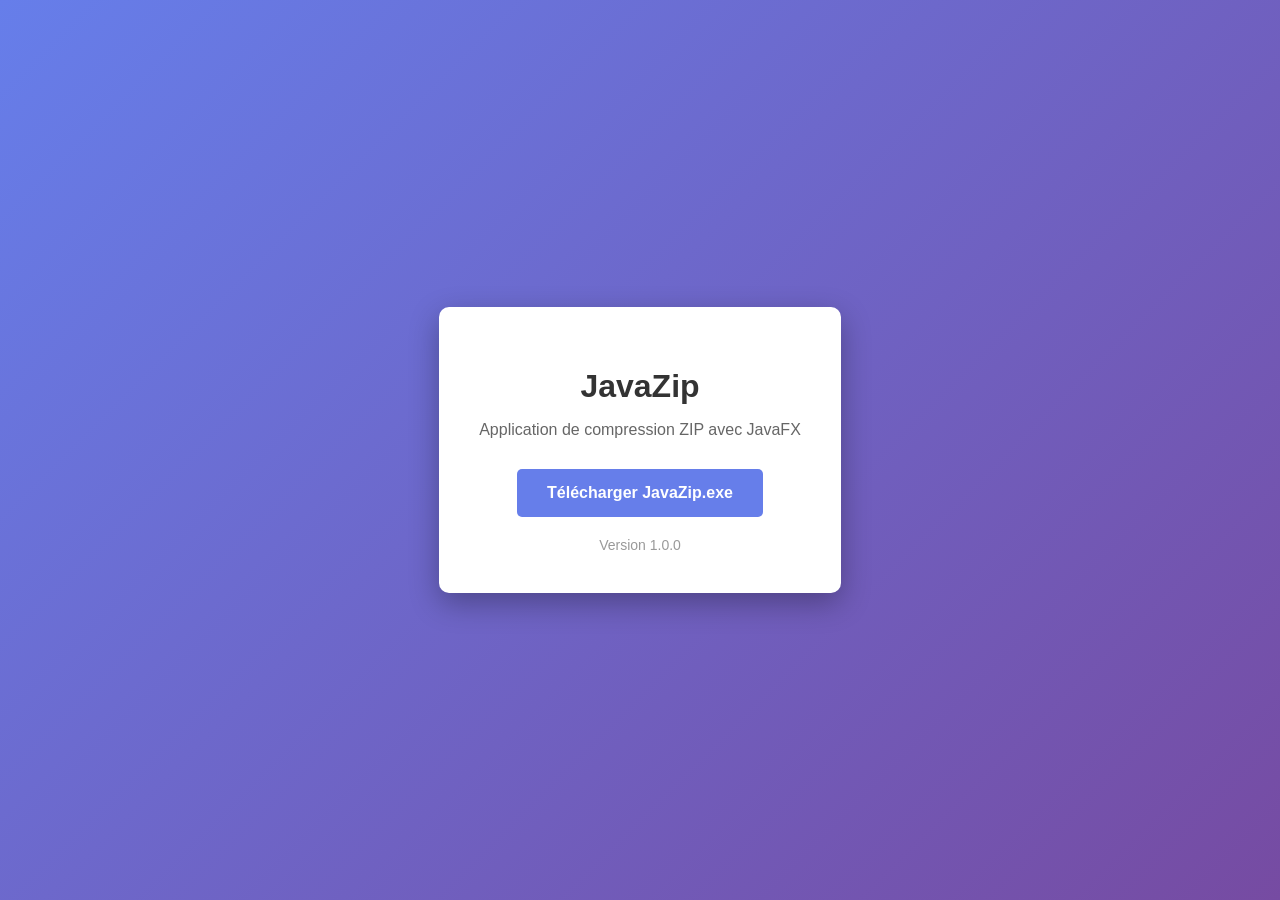
==== index.html @ b8fb4df7 "v1.0.0 html" ====
<!DOCTYPE html>
<html lang="fr">
<head>
    <meta charset="UTF-8">
    <meta name="viewport" content="width=device-width, initial-scale=1.0">
    <title>JavaZip - Téléchargement</title>
    <style>
        body {
            font-family: Arial, sans-serif;
            display: flex;
            justify-content: center;
            align-items: center;
            min-height: 100vh;
            margin: 0;
            background: linear-gradient(135deg, #667eea 0%, #764ba2 100%);
        }
        .container {
            background: white;
            padding: 40px;
            border-radius: 10px;
            box-shadow: 0 10px 30px rgba(0,0,0,0.3);
            text-align: center;
            max-width: 400px;
        }
        h1 {
            color: #333;
            margin-bottom: 10px;
        }
        p {
            color: #666;
            margin-bottom: 30px;
        }
        .download-btn {
            display: inline-block;
            background: #667eea;
            color: white;
            padding: 15px 30px;
            text-decoration: none;
            border-radius: 5px;
            font-weight: bold;
            transition: background 0.3s;
        }
        .download-btn:hover {
            background: #764ba2;
        }
        .version {
            margin-top: 20px;
            color: #999;
            font-size: 14px;
        }
    </style>
</head>
<body>
    <div class="container">
        <h1>JavaZip</h1>
        <p>Application de compression ZIP avec JavaFX</p>
        <a href="JavaZip.exe" class="download-btn" download>Télécharger JavaZip.exe</a>
        <div class="version">Version 1.0.0</div>
    </div>
</body>
</html>
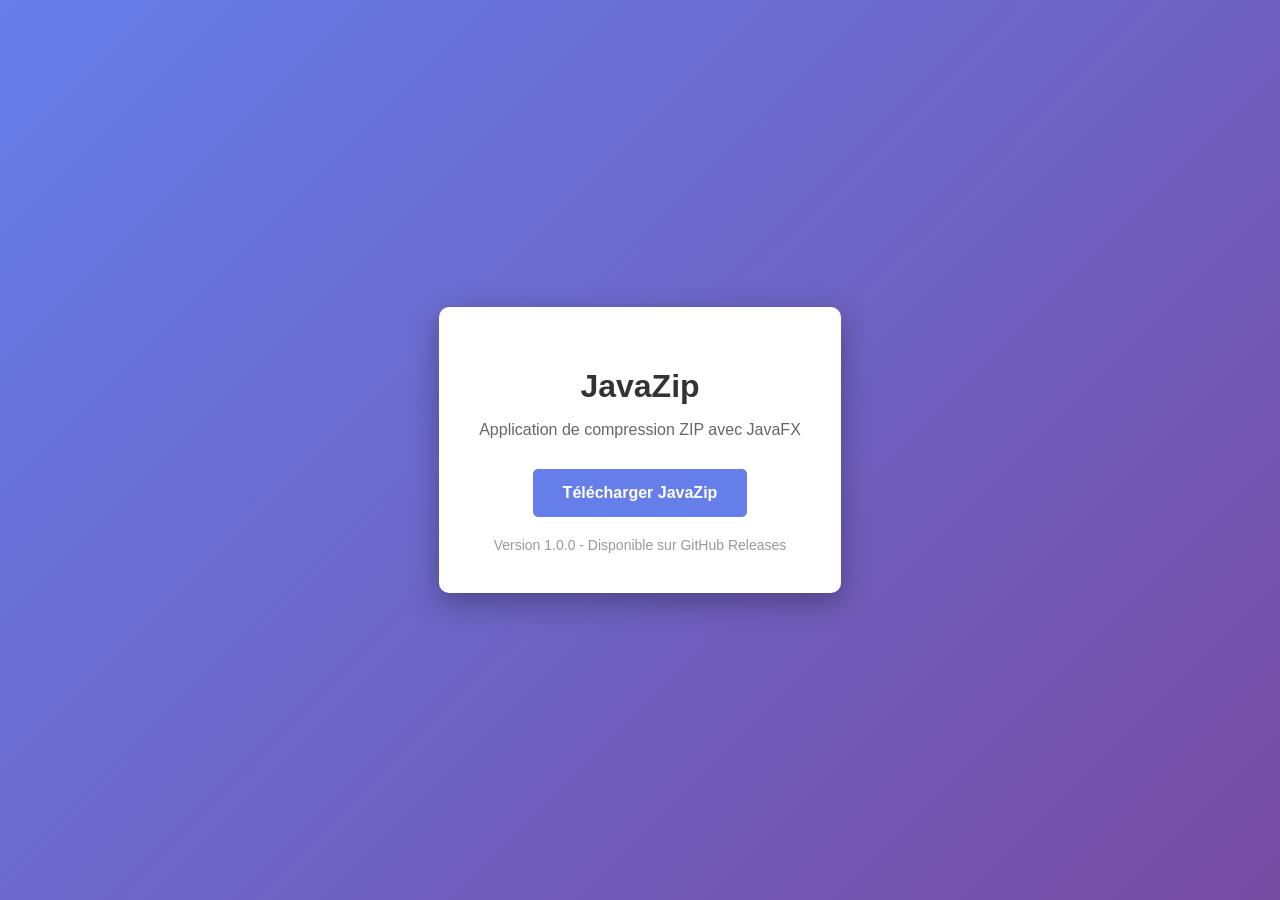
==== commit c38cf6e7: "fix download javazip" ====
--- a/index.html
+++ b/index.html
@@ -54,8 +54,8 @@
     <div class="container">
         <h1>JavaZip</h1>
         <p>Application de compression ZIP avec JavaFX</p>
-        <a href="JavaZip.exe" class="download-btn" download>Télécharger JavaZip.exe</a>
-        <div class="version">Version 1.0.0</div>
+        <a href="https://github.com/ValentinBrebion/multitools/releases/latest" class="download-btn" target="_blank">Télécharger JavaZip</a>
+        <div class="version">Version 1.0.0 - Disponible sur GitHub Releases</div>
     </div>
 </body>
 </html>
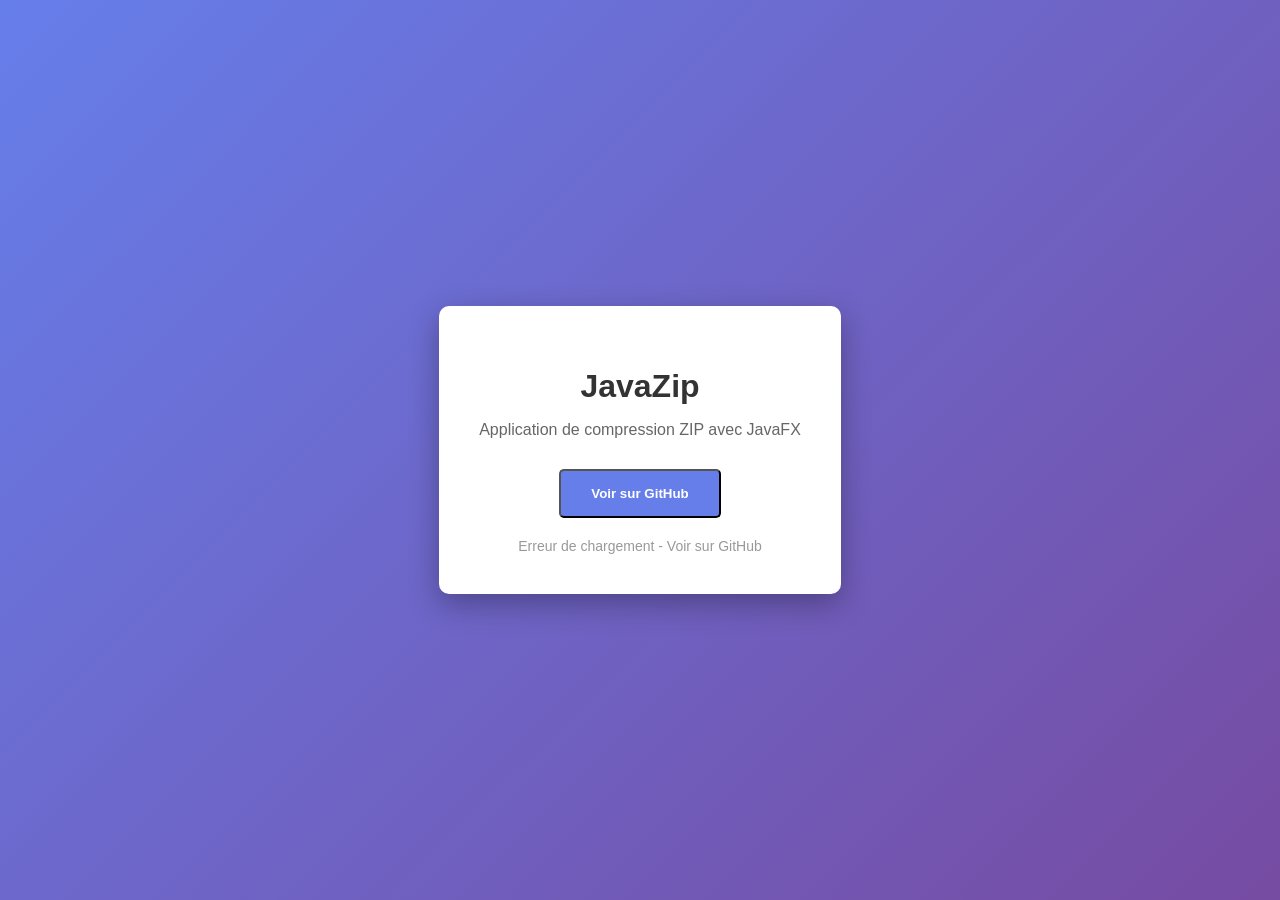
==== commit 2c9abf19: "update index" ====
--- a/index.html
+++ b/index.html
@@ -39,14 +39,24 @@
             border-radius: 5px;
             font-weight: bold;
             transition: background 0.3s;
+            cursor: pointer;
         }
         .download-btn:hover {
             background: #764ba2;
+        }
+        .download-btn:disabled {
+            background: #ccc;
+            cursor: not-allowed;
         }
         .version {
             margin-top: 20px;
             color: #999;
             font-size: 14px;
+        }
+        .loading {
+            display: none;
+            color: #666;
+            margin-top: 10px;
         }
     </style>
 </head>
@@ -54,8 +64,52 @@
     <div class="container">
         <h1>JavaZip</h1>
         <p>Application de compression ZIP avec JavaFX</p>
-        <a href="https://github.com/ValentinBrebion/multitools/releases/latest" class="download-btn" target="_blank">Télécharger JavaZip</a>
-        <div class="version">Version 1.0.0 - Disponible sur GitHub Releases</div>
+        <button id="downloadBtn" class="download-btn">Télécharger JavaZip</button>
+        <div id="loading" class="loading">Recherche de la dernière version...</div>
+        <div id="version" class="version">Version 1.0.0</div>
     </div>
+
+    <script>
+        const downloadBtn = document.getElementById('downloadBtn');
+        const loading = document.getElementById('loading');
+        const versionDiv = document.getElementById('version');
+
+        async function getLatestRelease() {
+            try {
+                loading.style.display = 'block';
+                downloadBtn.disabled = true;
+
+                const response = await fetch('https://api.github.com/repos/ValentinBrebion/multitools/releases/latest');
+                const release = await response.json();
+
+                if (release.assets && release.assets.length > 0) {
+                    const asset = release.assets[0];
+                    downloadBtn.onclick = () => {
+                        window.location.href = asset.browser_download_url;
+                    };
+                    downloadBtn.textContent = 'Télécharger JavaZip.exe';
+                    versionDiv.textContent = `Version ${release.tag_name}`;
+                } else {
+                    downloadBtn.onclick = () => {
+                        window.location.href = release.html_url;
+                    };
+                    downloadBtn.textContent = 'Voir sur GitHub';
+                    versionDiv.textContent = `Version ${release.tag_name} - Voir sur GitHub`;
+                }
+            } catch (error) {
+                console.error('Erreur:', error);
+                downloadBtn.onclick = () => {
+                    window.location.href = 'https://github.com/ValentinBrebion/multitools/releases/latest';
+                };
+                downloadBtn.textContent = 'Voir sur GitHub';
+                versionDiv.textContent = 'Erreur de chargement - Voir sur GitHub';
+            } finally {
+                loading.style.display = 'none';
+                downloadBtn.disabled = false;
+            }
+        }
+
+        getLatestRelease();
+    </script>
 </body>
 </html>
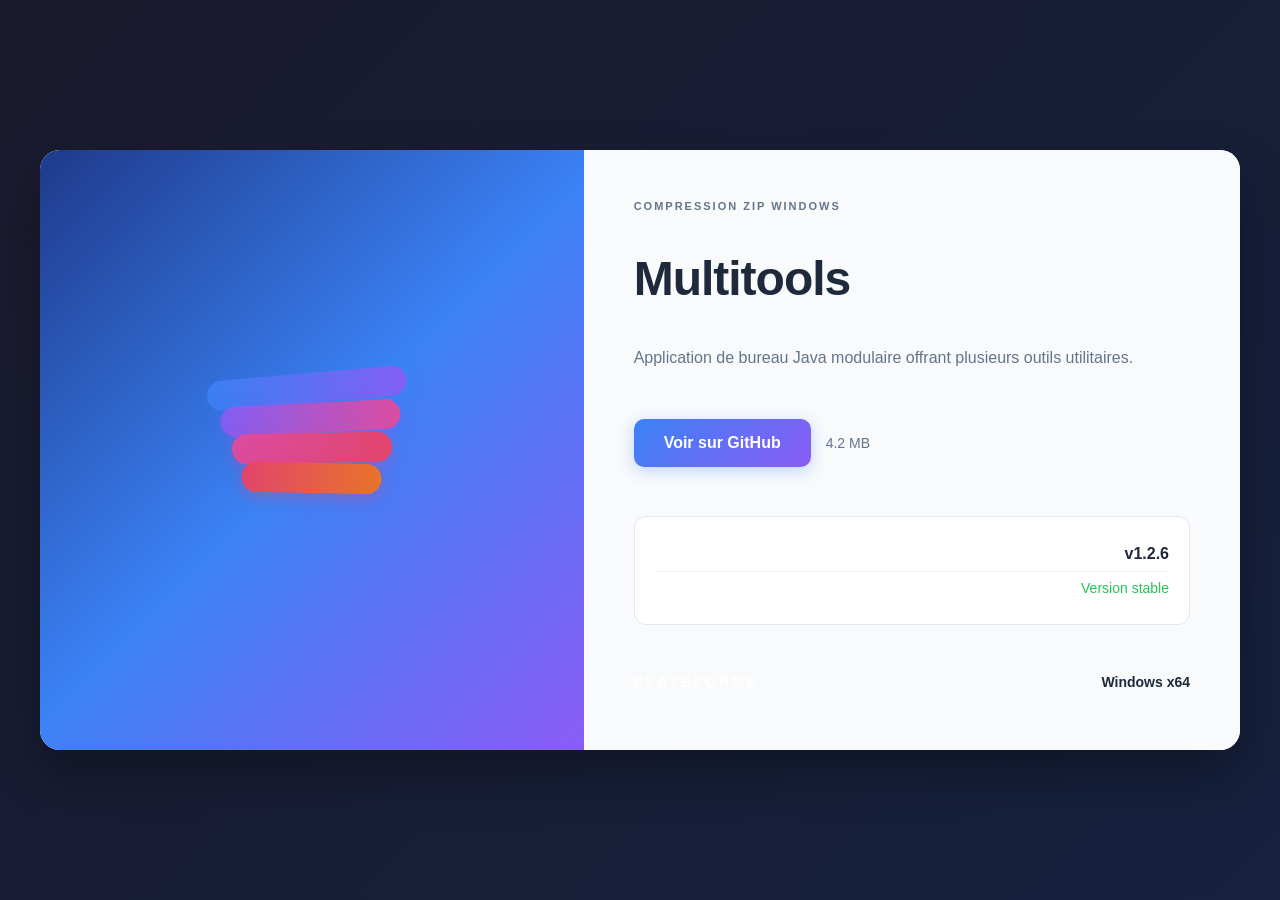
==== commit f56d97e9: "update ui for multitools" ====
--- a/index.html
+++ b/index.html
@@ -3,81 +3,72 @@
 <head>
     <meta charset="UTF-8">
     <meta name="viewport" content="width=device-width, initial-scale=1.0">
-    <title>JavaZip - Téléchargement</title>
-    <style>
-        body {
-            font-family: Arial, sans-serif;
-            display: flex;
-            justify-content: center;
-            align-items: center;
-            min-height: 100vh;
-            margin: 0;
-            background: linear-gradient(135deg, #667eea 0%, #764ba2 100%);
-        }
-        .container {
-            background: white;
-            padding: 40px;
-            border-radius: 10px;
-            box-shadow: 0 10px 30px rgba(0,0,0,0.3);
-            text-align: center;
-            max-width: 400px;
-        }
-        h1 {
-            color: #333;
-            margin-bottom: 10px;
-        }
-        p {
-            color: #666;
-            margin-bottom: 30px;
-        }
-        .download-btn {
-            display: inline-block;
-            background: #667eea;
-            color: white;
-            padding: 15px 30px;
-            text-decoration: none;
-            border-radius: 5px;
-            font-weight: bold;
-            transition: background 0.3s;
-            cursor: pointer;
-        }
-        .download-btn:hover {
-            background: #764ba2;
-        }
-        .download-btn:disabled {
-            background: #ccc;
-            cursor: not-allowed;
-        }
-        .version {
-            margin-top: 20px;
-            color: #999;
-            font-size: 14px;
-        }
-        .loading {
-            display: none;
-            color: #666;
-            margin-top: 10px;
-        }
-    </style>
+    <title>Multitools - Téléchargement</title>
+    <link rel="stylesheet" href="style.css">
 </head>
 <body>
     <div class="container">
-        <h1>JavaZip</h1>
-        <p>Application de compression ZIP avec JavaFX</p>
-        <button id="downloadBtn" class="download-btn">Télécharger JavaZip</button>
-        <div id="loading" class="loading">Recherche de la dernière version...</div>
-        <div id="version" class="version">Version 1.0.0</div>
+        <!-- Colonne gauche -->
+        <div class="left-column">
+            <div class="top-label"></div>
+            
+            <div class="graphic-container">
+                <div class="layer layer1"></div>
+                <div class="layer layer2"></div>
+                <div class="layer layer3"></div>
+                <div class="layer layer4"></div>
+            </div>
+            
+            <div class="bottom-labels">
+                <div class="label"></div>
+                <div class="label small"></div>
+            </div>
+        </div>
+        
+        <!-- Colonne droite -->
+        <div class="right-column">
+            <div class="top-label-small">COMPRESSION ZIP WINDOWS</div>
+            
+            <h1 class="main-title">Multitools</h1>
+            
+            <p class="description">
+                Application de bureau Java modulaire offrant plusieurs outils utilitaires.
+            </p>
+            
+            <div class="download-section">
+                <button id="downloadBtn" class="download-btn">Télécharger Multitools.exe</button>
+                <span id="fileSize" class="file-size">4.2 MB</span>
+            </div>
+            
+            <div class="version-info">
+                <div class="version-row">
+                    <span class="label">VERSION</span>
+                    <span id="version" class="version">v1.2.6</span>
+                </div>
+                <div class="version-row">
+                    <span class="label">STATUT</span>
+                    <span class="status">Version stable</span>
+                </div>
+            </div>
+            
+            <div class="bottom-info">
+                <div class="info-row">
+                    <span class="label">PLATEFORME</span>
+                    <span class="value">Windows x64</span>
+                </div>
+            </div>
+        </div>
     </div>
 
     <script>
         const downloadBtn = document.getElementById('downloadBtn');
-        const loading = document.getElementById('loading');
-        const versionDiv = document.getElementById('version');
+        const fileSize = document.getElementById('fileSize');
+        const version = document.getElementById('version');
 
         async function getLatestRelease() {
             try {
-                loading.style.display = 'block';
                 downloadBtn.disabled = true;
+                downloadBtn.textContent = 'Chargement...';
 
                 const response = await fetch('https://api.github.com/repos/ValentinBrebion/multitools/releases/latest');
                 const release = await response.json();
@@ -87,14 +78,15 @@
                     downloadBtn.onclick = () => {
                         window.location.href = asset.browser_download_url;
                     };
-                    downloadBtn.textContent = 'Télécharger JavaZip.exe';
-                    versionDiv.textContent = `Version ${release.tag_name}`;
+                    downloadBtn.textContent = 'Télécharger Multitools.exe';
+                    fileSize.textContent = formatFileSize(asset.size);
+                    version.textContent = release.tag_name;
                 } else {
                     downloadBtn.onclick = () => {
                         window.location.href = release.html_url;
                     };
                     downloadBtn.textContent = 'Voir sur GitHub';
-                    versionDiv.textContent = `Version ${release.tag_name} - Voir sur GitHub`;
+                    version.textContent = release.tag_name;
                 }
             } catch (error) {
                 console.error('Erreur:', error);
@@ -102,11 +94,17 @@
                     window.location.href = 'https://github.com/ValentinBrebion/multitools/releases/latest';
                 };
                 downloadBtn.textContent = 'Voir sur GitHub';
-                versionDiv.textContent = 'Erreur de chargement - Voir sur GitHub';
             } finally {
-                loading.style.display = 'none';
                 downloadBtn.disabled = false;
             }
+        }
+
+        function formatFileSize(bytes) {
+            if (bytes === 0) return '0 Bytes';
+            const k = 1024;
+            const sizes = ['Bytes', 'KB', 'MB', 'GB'];
+            const i = Math.floor(Math.log(bytes) / Math.log(k));
+            return parseFloat((bytes / Math.pow(k, i)).toFixed(1)) + ' ' + sizes[i];
         }
 
         getLatestRelease();
--- a/style.css
+++ b/style.css
@@ -0,0 +1,261 @@
+* {
+    margin: 0;
+    padding: 0;
+    box-sizing: border-box;
+}
+
+body {
+    font-family: 'Segoe UI', Tahoma, Geneva, Verdana, sans-serif;
+    background: linear-gradient(135deg, #1a1a2e 0%, #16213e 100%);
+    min-height: 100vh;
+    display: flex;
+    justify-content: center;
+    align-items: center;
+    padding: 20px;
+}
+
+.container {
+    display: flex;
+    max-width: 1200px;
+    width: 100%;
+    background: white;
+    border-radius: 20px;
+    overflow: hidden;
+    box-shadow: 0 25px 50px rgba(0, 0, 0, 0.3);
+}
+
+/* Colonne gauche */
+.left-column {
+    flex: 1;
+    background: linear-gradient(135deg, #1e3a8a 0%, #3b82f6 50%, #8b5cf6 100%);
+    padding: 40px;
+    display: flex;
+    flex-direction: column;
+    justify-content: space-between;
+    min-height: 600px;
+}
+
+.top-label {
+    color: rgba(255, 255, 255, 0.8);
+    font-size: 12px;
+    letter-spacing: 2px;
+    font-weight: 600;
+    text-transform: uppercase;
+}
+
+.graphic-container {
+    flex: 1;
+    display: flex;
+    justify-content: center;
+    align-items: center;
+    position: relative;
+}
+
+.layer {
+    position: absolute;
+    border-radius: 15px;
+    opacity: 0.9;
+    transition: transform 0.3s ease;
+}
+
+.layer1 {
+    width: 200px;
+    height: 30px;
+    background: linear-gradient(90deg, #3b82f6, #8b5cf6);
+    transform: rotate(-5deg) translateY(-60px);
+    box-shadow: 0 4px 15px rgba(59, 130, 246, 0.4);
+}
+
+.layer2 {
+    width: 180px;
+    height: 30px;
+    background: linear-gradient(90deg, #8b5cf6, #ec4899);
+    transform: rotate(-3deg) translateY(-30px);
+    box-shadow: 0 4px 15px rgba(139, 92, 246, 0.4);
+}
+
+.layer3 {
+    width: 160px;
+    height: 30px;
+    background: linear-gradient(90deg, #ec4899, #f43f5e);
+    transform: rotate(-1deg) translateY(0px);
+    box-shadow: 0 4px 15px rgba(236, 72, 153, 0.4);
+}
+
+.layer4 {
+    width: 140px;
+    height: 30px;
+    background: linear-gradient(90deg, #f43f5e, #f97316);
+    transform: rotate(1deg) translateY(30px);
+    box-shadow: 0 4px 15px rgba(244, 63, 94, 0.4);
+}
+
+.bottom-labels {
+    display: flex;
+    flex-direction: column;
+    gap: 5px;
+}
+
+.label {
+    color: rgba(255, 255, 255, 0.9);
+    font-size: 14px;
+    letter-spacing: 3px;
+    font-weight: 700;
+    text-transform: uppercase;
+}
+
+.label.small {
+    font-size: 11px;
+    letter-spacing: 2px;
+    opacity: 0.8;
+}
+
+/* Colonne droite */
+.right-column {
+    flex: 1.2;
+    background: #f8fafc;
+    padding: 50px;
+    display: flex;
+    flex-direction: column;
+    justify-content: space-between;
+}
+
+.top-label-small {
+    color: #64748b;
+    font-size: 11px;
+    letter-spacing: 2px;
+    font-weight: 600;
+    text-transform: uppercase;
+    margin-bottom: 20px;
+}
+
+.main-title {
+    font-size: 48px;
+    font-weight: 800;
+    color: #1e293b;
+    margin-bottom: 20px;
+    letter-spacing: -1px;
+}
+
+.description {
+    color: #64748b;
+    font-size: 16px;
+    line-height: 1.6;
+    margin-bottom: 30px;
+}
+
+.download-section {
+    display: flex;
+    align-items: center;
+    gap: 15px;
+    margin-bottom: 30px;
+}
+
+.download-btn {
+    background: linear-gradient(135deg, #3b82f6 0%, #8b5cf6 100%);
+    color: white;
+    border: none;
+    padding: 15px 30px;
+    font-size: 16px;
+    font-weight: 600;
+    border-radius: 10px;
+    cursor: pointer;
+    transition: all 0.3s ease;
+    box-shadow: 0 4px 15px rgba(59, 130, 246, 0.3);
+}
+
+.download-btn:hover {
+    transform: translateY(-2px);
+    box-shadow: 0 6px 20px rgba(59, 130, 246, 0.4);
+}
+
+.download-btn:disabled {
+    background: #cbd5e1;
+    cursor: not-allowed;
+    transform: none;
+    box-shadow: none;
+}
+
+.file-size {
+    color: #64748b;
+    font-size: 14px;
+    font-weight: 500;
+}
+
+.version-info {
+    background: white;
+    border-radius: 12px;
+    padding: 20px;
+    margin-bottom: 20px;
+    border: 1px solid #e2e8f0;
+}
+
+.version-row {
+    display: flex;
+    justify-content: space-between;
+    padding: 8px 0;
+    border-bottom: 1px solid #f1f5f9;
+}
+
+.version-row:last-child {
+    border-bottom: none;
+}
+
+.version {
+    color: #1e293b;
+    font-weight: 600;
+    font-size: 16px;
+}
+
+.status {
+    color: #22c55e;
+    font-weight: 500;
+    font-size: 14px;
+}
+
+.bottom-info {
+    display: flex;
+    flex-direction: column;
+    gap: 10px;
+}
+
+.info-row {
+    display: flex;
+    justify-content: space-between;
+    padding: 10px 0;
+    border-top: 1px solid #e2e8f0;
+}
+
+.info-row:first-child {
+    border-top: none;
+}
+
+.value {
+    color: #1e293b;
+    font-weight: 600;
+    font-size: 14px;
+}
+
+/* Responsive */
+@media (max-width: 768px) {
+    .container {
+        flex-direction: column;
+    }
+    
+    .left-column {
+        min-height: 300px;
+        padding: 30px;
+    }
+    
+    .right-column {
+        padding: 30px;
+    }
+    
+    .main-title {
+        font-size: 32px;
+    }
+    
+    .layer1, .layer2, .layer3, .layer4 {
+        width: 150px;
+    }
+}
